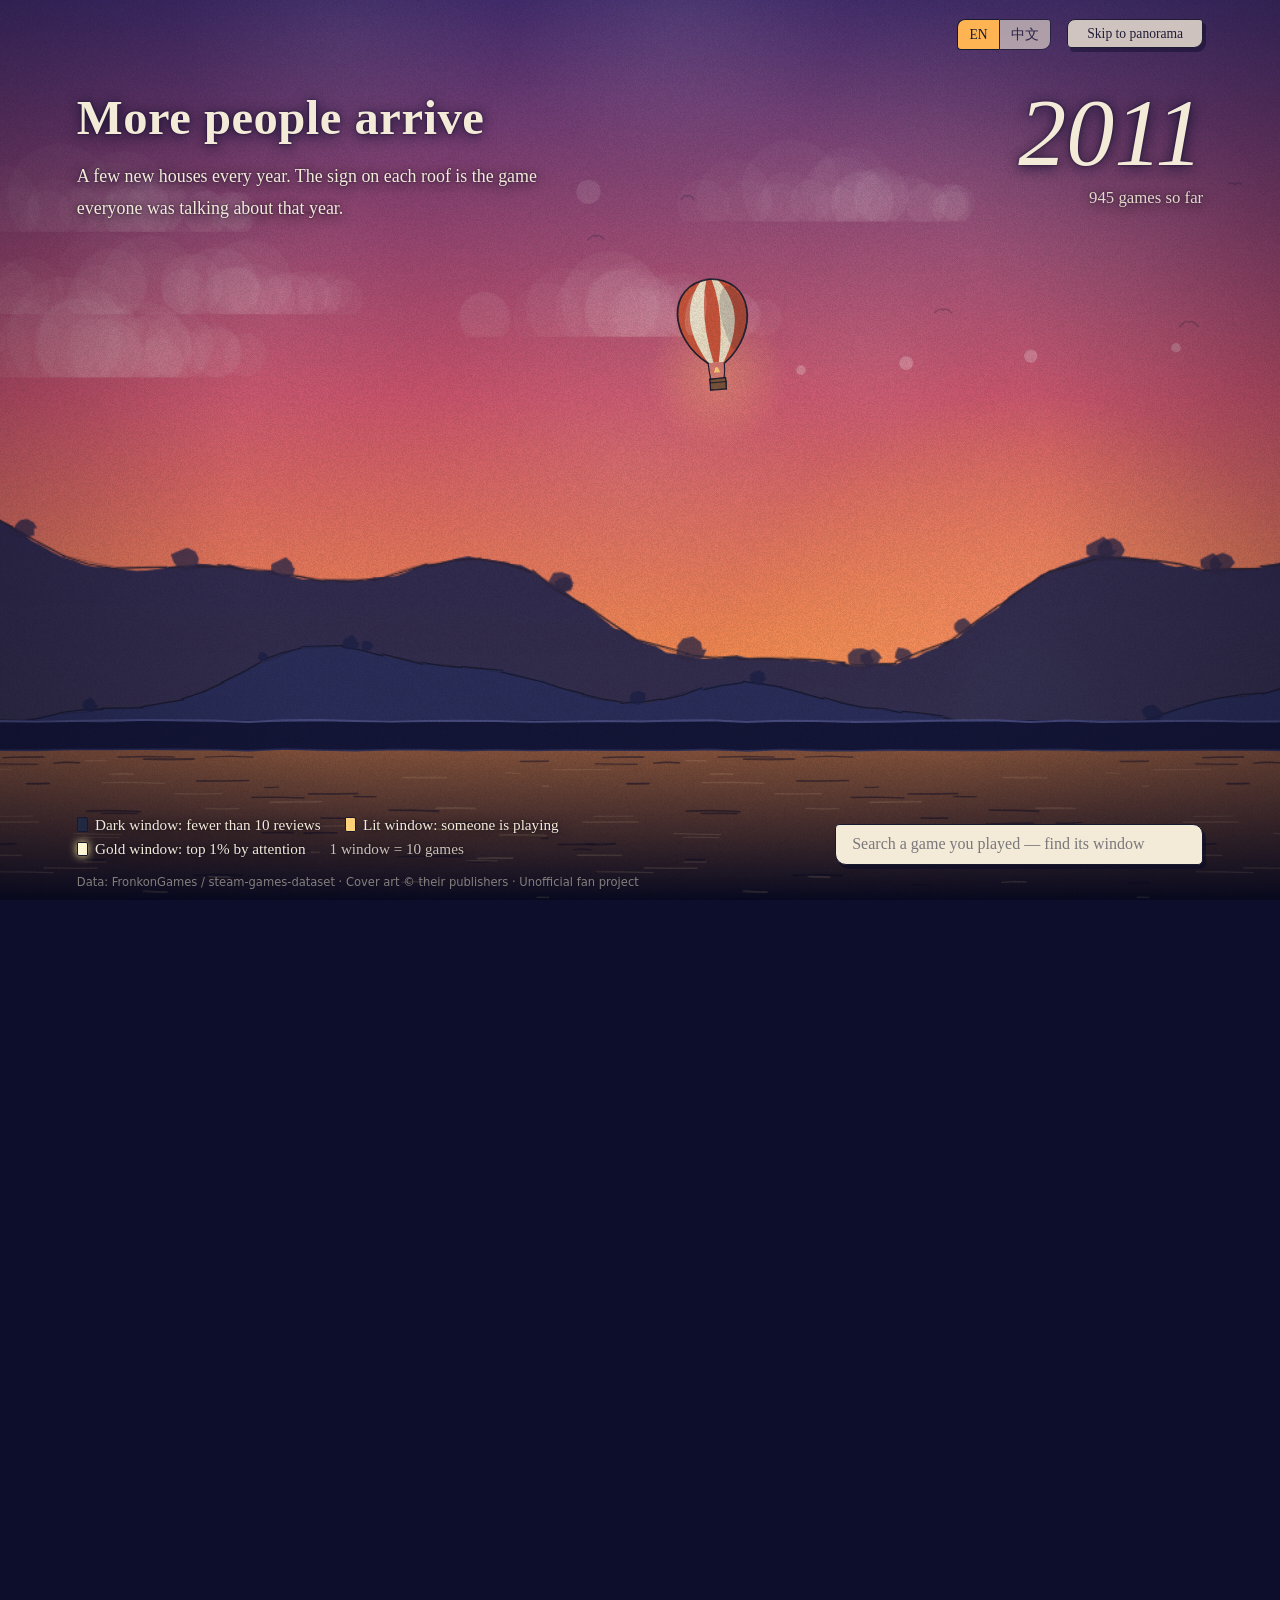
==== site/index.html @ cb73abc7 "Add City of Steam site, data scripts, art kit and documentation Co-Authored-By: Claude Fable 5.2 <no" ====
<!doctype html>
<html lang="en">
<head>
<meta charset="utf-8">
<meta name="viewport" content="width=device-width, initial-scale=1">
<title>City of Steam</title>
<meta name="description" content="A hand-drawn city where every window is ten Steam games — and only the lit ones have players.">
<link rel="stylesheet" href="css/city.css?v=20261113a">
</head>
<body>
<canvas id="c"></canvas>

<header id="title">
  <p class="over">Steam · 1997 — 2026</p>
  <h1>蒸汽之城</h1>
  <p id="title-sub"></p>
</header>
<div id="hint">向下滚动 · 让时间倒回起点</div>

<section id="cap"><h2></h2><p></p></section>
<div id="hud"><div id="year">1997</div><div id="count"></div></div>

<div id="legend">
  <span><i class="w dark"></i><span id="l-dark"></span></span>
  <span><i class="w lit"></i><span id="l-lit"></span></span>
  <span><i class="w gold"></i><span id="l-gold"></span></span>
  <span class="unit" id="l-unit"></span>
</div>

<div id="tools">
  <button id="gold">只看金色的 1%</button>
  <div id="search"><ul id="sug"></ul><input id="q" type="search" placeholder="搜一款你玩过的游戏，找到它的那扇窗" autocomplete="off" spellcheck="false"></div>
</div>
<button id="enter"></button>

<div id="part2">
  <button id="p2-back"></button>
  <p id="p2-post"></p>
  <div id="p2-turn"><button id="p2-left" aria-label="turn left">⟲</button><button id="p2-right" aria-label="turn right">⟳</button><span></span></div>
  <aside id="guide"></aside>
</div>
<svg width="0" height="0" style="position:absolute" aria-hidden="true"><filter id="wobble"><feTurbulence type="fractalNoise" baseFrequency="0.035" numOctaves="2" seed="4"/><feDisplacementMap in="SourceGraphic" scale="3.2"/></filter></svg>

<div id="tip"></div>
<aside id="card">
  <button id="card-close" aria-label="关闭">×</button>
  <img id="card-img" alt="">
  <div class="card-body">
    <h3 id="card-name"></h3>
    <p id="card-meta"></p>
    <p id="card-note"></p>
    <a id="card-link" target="_blank" rel="noopener">在 Steam 查看 ↗</a>
  </div>
</aside>

<div id="lang" role="group" aria-label="Language"><button data-lang="en">EN</button><button data-lang="zh">中文</button></div>
<button id="skip"></button>
<footer id="credit">数据：FronkonGames / steam-games-dataset · 封面版权归各发行商所有 · 非官方作品</footer>
<main id="scroll" aria-hidden="true"></main>
<script type="module" src="js/city.js?v=20261113a"></script>
</body>
</html>
---- site/css/city.css ----
:root {
  --ink: #171a2e; --paper: #f3ead8; --lamp: #ffd27a; --accent: #ffb454;
  --hand: "Kaiti SC", "KaiTi", "STKaiti", "楷体", "AR PL UKai CN", "Songti SC", "Noto Serif CJK SC", serif;
  --num: Georgia, "Times New Roman", serif;
  --edge: clamp(1.5rem, 6vw, 5.5rem); --top: clamp(3.5rem, 10vh, 7rem);
}
* { box-sizing: border-box; }
html { background: #0c0e2c; }
body { margin: 0; font-family: var(--hand); color: var(--paper); overflow-x: hidden; }
#scroll { height: 1000vh; }
canvas { position: fixed; inset: 0; width: 100vw; height: 100vh; display: block; }
b { color: var(--lamp); font-weight: 700; }
.shadow, #cap, #hud, #title, #legend, #hint { text-shadow: 0 2px 14px rgba(10, 12, 40, .9), 0 0 3px rgba(10, 12, 40, .6); }

/* title */
#title { position: fixed; left: var(--edge); top: 50%; transform: translateY(-58%); width: min(34rem, 40vw); pointer-events: none; }
#title::before { content: ""; position: absolute; inset: -18% -30% -18% -40%; z-index: -1; background: radial-gradient(ellipse at 40% 50%, rgba(10, 12, 40, .82) 0%, rgba(10, 12, 40, .55) 45%, transparent 72%); }
.over { font-family: var(--num); font-style: italic; letter-spacing: .28em; font-size: .95rem; margin: 0 0 1.2rem; opacity: .85; }
#title h1 { font-size: clamp(4rem, 9.5vw, 9rem); line-height: 1; margin: 0; letter-spacing: .08em; font-weight: 700; }
#title-sub { font-size: clamp(1.1rem, 1.6vw, 1.45rem); line-height: 1.9; margin: 1.8rem 0 0; }
#hint { position: fixed; left: 50%; bottom: 2.2rem; transform: translateX(-50%); font-size: 1rem; letter-spacing: .3em; pointer-events: none; }
#hint::after { content: ""; display: block; width: 1px; height: 2rem; margin: .7rem auto 0; background: linear-gradient(var(--paper), transparent); animation: drip 1.8s ease-in-out infinite; transform-origin: top; }
@keyframes drip { 0% { transform: scaleY(0); } 60% { transform: scaleY(1); opacity: 1; } 100% { transform: scaleY(1); opacity: 0; } }

/* story caption + year */
#cap { position: fixed; left: var(--edge); top: var(--top); width: min(32rem, 46vw); pointer-events: none; opacity: 0; }
#cap h2 { font-size: clamp(2rem, 4.4vw, 3.7rem); margin: 0 0 .8rem; letter-spacing: .06em; line-height: 1.18; }
#cap p { font-size: clamp(1.05rem, 1.4vw, 1.28rem); line-height: 1.8; margin: 0; }
#cap small { display: block; margin-top: .6rem; font-size: .85em; opacity: .75; }
#cap.in h2, #cap.in p { animation: rise .7s cubic-bezier(.2, .8, .2, 1) both; } #cap.in p { animation-delay: .08s; }
@keyframes rise { from { opacity: 0; transform: translateY(12px); } to { opacity: 1; transform: none; } }
#hud { position: fixed; right: var(--edge); top: var(--top); text-align: right; pointer-events: none; opacity: 0; }
#year { font-family: var(--num); font-style: italic; font-size: clamp(3rem, 7.5vw, 6.8rem); line-height: .9; font-variant-numeric: lining-nums tabular-nums; }
#count { margin-top: .7rem; font-size: 1.05rem; opacity: .9; font-variant-numeric: tabular-nums; }

/* legend */
#legend { position: fixed; left: var(--edge); bottom: 2.6rem; display: flex; flex-wrap: wrap; gap: .4rem 1.5rem; font-size: .95rem; pointer-events: none; opacity: 0; max-width: 46vw; }
.w { display: inline-block; width: .75em; height: .95em; margin-right: .45em; vertical-align: -.12em; border: 1.5px solid var(--ink); border-radius: 1px 2px 1px 2px; }
.w.dark { background: #222943; } .w.lit { background: var(--lamp); } .w.gold { background: #fff7d6; box-shadow: 0 0 9px #ffe9a0; }
.unit { opacity: .8; }

/* paper-cut controls */
.paper, #q, #gold, #skip, #enter, #tip, #card, #sug { background: var(--paper); color: var(--ink); border: 1.5px solid var(--ink); box-shadow: 3px 4px 0 rgba(10, 12, 40, .55); font-family: var(--hand); }
#tools { position: fixed; right: var(--edge); bottom: 2.2rem; display: flex; align-items: flex-end; gap: .9rem; opacity: 0; pointer-events: none; transition: opacity .5s; }
#tools.on { opacity: 1; pointer-events: auto; }
#search { position: relative; width: min(23rem, 34vw); }
#q { width: 100%; font-size: 1rem; padding: .65rem 1rem; border-radius: 4px 10px 5px 11px; outline: none; }
#q::placeholder { color: rgba(23, 26, 46, .55); }
#q:focus { border-color: #a4502f; box-shadow: 3px 4px 0 #a4502f; }
#sug { position: absolute; left: 0; right: 0; bottom: calc(100% + .5rem); list-style: none; margin: 0; padding: .3rem 0; border-radius: 5px 11px 4px 10px; }
#sug:empty { display: none; }
#sug li { display: flex; justify-content: space-between; gap: 1rem; padding: .45rem 1rem; cursor: pointer; }
#sug li b { color: inherit; font-weight: 400; overflow: hidden; text-overflow: ellipsis; white-space: nowrap; }
#sug li span { opacity: .6; font-family: var(--num); }
#sug li:hover, #sug li:first-child:not(.none) { background: rgba(255, 180, 84, .4); }
#sug li.none { opacity: .6; cursor: default; }
#gold { display: none; font-size: 1rem; padding: .65rem 1rem; border-radius: 9px 4px 10px 5px; cursor: pointer; white-space: nowrap; }
#gold.show { display: block; } #gold.on { background: #fff3c4; box-shadow: 0 0 16px #ffe08a, 3px 4px 0 rgba(10, 12, 40, .55); }
#skip { position: fixed; right: var(--edge); top: 1.2rem; font-size: .85rem; padding: .35rem .8rem; border-radius: 8px 3px 9px 4px; cursor: pointer; opacity: .8; }
#skip:hover { opacity: 1; }
#enter { position: fixed; right: var(--edge); top: var(--top); font-size: 1.25rem; padding: .7rem 1.3rem; border-radius: 5px 12px 6px 13px; opacity: 0; pointer-events: none; transition: opacity .5s; }
#enter.on { opacity: .95; } #enter span { font-size: .8rem; opacity: .6; margin-left: .6rem; }
#tip { position: fixed; left: 0; top: 0; padding: .4rem .7rem; font-size: .95rem; border-radius: 3px 8px 4px 9px; pointer-events: none; opacity: 0; transition: opacity .15s; white-space: nowrap; z-index: 5; }

/* game card */
#card { position: fixed; right: var(--edge); top: 50%; width: min(22rem, 30vw); padding: .7rem .7rem 1rem; border-radius: 4px 12px 5px 13px; transform: translateY(-50%) rotate(1.2deg) translateX(30px); opacity: 0; pointer-events: none; transition: opacity .3s, transform .45s cubic-bezier(.2, .8, .2, 1); z-index: 6; }
#card.on { opacity: 1; pointer-events: auto; transform: translateY(-50%) rotate(1.2deg); }
#card img { display: block; width: 100%; aspect-ratio: 460/215; object-fit: cover; border: 1.5px solid var(--ink); background: #d9cfba; }
.card-body { padding: .7rem .3rem 0; }
.card-body h3 { margin: 0 0 .3rem; font-size: 1.35rem; line-height: 1.3; }
#card-meta { margin: 0 0 .4rem; font-size: .92rem; opacity: .75; font-variant-numeric: tabular-nums; }
#card-note { margin: 0 0 .6rem; font-size: 1rem; color: #a4502f; } #card-note:empty { display: none; }
#card-link { color: var(--ink); font-size: .95rem; text-underline-offset: .25em; }
#card-close { position: absolute; right: -.7rem; top: -.7rem; width: 1.9rem; height: 1.9rem; border-radius: 50%; border: 1.5px solid var(--ink); background: var(--accent); color: var(--ink); font-size: 1.1rem; line-height: 1; cursor: pointer; }
#credit { position: fixed; left: var(--edge); bottom: .7rem; font-size: .72rem; opacity: .5; font-family: system-ui, sans-serif; pointer-events: none; }
@media (prefers-reduced-motion: reduce) { #hint::after, #cap.in h2, #cap.in p { animation: none; } }

/* language switch */
#lang { position: fixed; right: calc(var(--edge) + 9.5rem); top: 1.2rem; display: flex; z-index: 4; }
#lang button { font-family: var(--num); font-size: .85rem; padding: .35rem .7rem; background: var(--paper); color: var(--ink); border: 1.5px solid var(--ink); cursor: pointer; opacity: .6; }
#lang button:first-child { border-radius: 8px 0 0 4px; border-right: 0; } #lang button:last-child { border-radius: 0 3px 9px 0; font-family: var(--hand); }
#lang button.on { opacity: 1; background: var(--accent); }
#skip { min-width: 8.5rem; text-align: center; }
/* English uses a handwriting face for headings and a quiet serif for body */
html[lang="en"] body { font-family: Georgia, "Times New Roman", serif; }
html[lang="en"] #title h1, html[lang="en"] #cap h2 { font-family: "Ink Free", "Bradley Hand", "Segoe Print", "Noteworthy", "Comic Sans MS", Georgia, serif; letter-spacing: .01em; }
html[lang="en"] #title h1 { font-size: clamp(3.4rem, 7.6vw, 7.4rem); }
html[lang="en"] #cap h2 { font-size: clamp(1.9rem, 3.8vw, 3.3rem); }
html[lang="en"] #hint { letter-spacing: .14em; }
/* daylight scenes: ink on paper instead of light on night */
#cap, #hud, #legend { transition: color .8s, text-shadow .8s; }
body.day #cap, body.day #hud { color: var(--ink); text-shadow: 0 0 12px rgba(255, 250, 235, .9), 0 0 3px rgba(255, 250, 235, .8); }
body.day #cap b { color: #a4502f; }

/* ---------- part 2: districts ---------- */
#enter { cursor: pointer; } #enter:hover { background: var(--accent); }
body.part2 { overflow: hidden; }
body.part2 #title, body.part2 #hint, body.part2 #cap, body.part2 #hud, body.part2 #legend, body.part2 #tools, body.part2 #skip, body.part2 #enter, body.part2 #credit { display: none; }
#part2 { display: none; } #part2.on { display: block; }
#p2-title { position: fixed; left: var(--edge); top: clamp(1.2rem, 4vh, 2.5rem); width: min(34rem, 44vw); text-shadow: 0 2px 14px rgba(10, 12, 40, .9); pointer-events: none; transition: opacity .4s; }
#p2-title h2 { font-size: clamp(2.2rem, 4.4vw, 3.8rem); margin: .9rem 0 .5rem; line-height: 1.1; }
#p2-sub { font-size: clamp(1rem, 1.3vw, 1.2rem); line-height: 1.7; margin: 0; }
#part2.picked #p2-head, #part2.picked #p2-sub { opacity: 0; }
#p2-back, .paper-btn, #guide .nav button { pointer-events: auto; font-family: inherit; font-size: .95rem; padding: .4rem .9rem; background: var(--paper); color: var(--ink); border: 1.5px solid var(--ink); border-radius: 8px 3px 9px 4px; box-shadow: 3px 4px 0 rgba(10, 12, 40, .55); cursor: pointer; text-shadow: none; }
#p2-back:hover, .paper-btn:hover, #guide .nav button:hover { background: var(--accent); }
html[lang="en"] #p2-title h2, html[lang="en"] #guide h2 { font-family: "Ink Free", "Bradley Hand", "Segoe Print", "Noteworthy", "Comic Sans MS", Georgia, serif; }

#guide { position: fixed; right: var(--edge); top: 4.2rem; bottom: 1.6rem; width: min(40rem, 45vw); padding: 1.4rem 1.6rem 2rem; overflow-y: auto; background: var(--paper); color: var(--ink); border: 1.5px solid var(--ink); border-radius: 5px 14px 6px 15px; box-shadow: 5px 7px 0 rgba(10, 12, 40, .5);
  background-image: radial-gradient(rgba(120, 90, 40, .07) 1px, transparent 1.2px); background-size: 7px 7px;
  opacity: 0; transform: translateX(40px) rotate(.4deg); pointer-events: none; transition: opacity .35s, transform .5s cubic-bezier(.2, .8, .2, 1); scrollbar-width: thin; scrollbar-color: rgba(23, 26, 46, .4) transparent; }
#guide.on { opacity: 1; transform: rotate(.4deg); pointer-events: auto; }
#guide .nav { display: flex; justify-content: space-between; align-items: center; } #guide .nav span { display: flex; gap: .5rem; }
#guide .nav button { box-shadow: 2px 3px 0 rgba(10, 12, 40, .35); }
#guide h2 { font-size: clamp(2rem, 3.4vw, 3rem); margin: 1rem 0 .5rem; line-height: 1.1; }
#guide .fact { font-size: 1.08rem; line-height: 1.75; margin: 0; } #guide b { color: #a4502f; }
#guide section { margin-top: 1.6rem; padding-top: 1.2rem; border-top: 1.5px dashed rgba(23, 26, 46, .35); }
#guide h3 { font-size: 1.35rem; margin: 0 0 .25rem; }
#guide .note { font-size: .88rem; line-height: 1.6; opacity: .7; margin: 0 0 .7rem; } #guide .foot { margin-top: 1.6rem; }
.chart { display: block; width: 100%; height: auto; overflow: visible; }
.chart text { font-size: 13px; fill: var(--ink); font-family: inherit; font-variant-numeric: tabular-nums; }
.chart rect { filter: url(#wobble); stroke: var(--ink); stroke-width: 1.2; }
.chart .track { fill: rgba(23, 26, 46, .06); stroke: none; } .chart .lit { fill: #f0b948; } .chart .dark { fill: #39426b; }
.chart .axis { stroke: var(--ink); stroke-width: 1.3; filter: url(#wobble); }
.chart .star { fill: #8a6a1a; } .chart g { opacity: .55; } .chart g.me { opacity: 1; } .chart g.me text { font-weight: 700; } .chart g.me .lit { fill: #e8892c; }
.posters { display: grid; gap: .8rem .7rem; } .posters.four { grid-template-columns: repeat(4, 1fr); } .posters.three { grid-template-columns: repeat(3, 1fr); margin-bottom: .9rem; }
.poster { all: unset; cursor: pointer; display: block; min-width: 0; }
.poster img { display: block; width: 100%; aspect-ratio: 460/215; object-fit: cover; border: 1.5px solid var(--ink); background: #d9cfba; box-shadow: 2px 3px 0 rgba(10, 12, 40, .35); transition: transform .2s; }
.poster:nth-child(odd) img { transform: rotate(-.8deg); } .poster:nth-child(even) img { transform: rotate(.7deg); }
.poster:hover img, .poster:focus-visible img { transform: scale(1.06) rotate(0deg); }
.poster b { display: block; margin-top: .4rem; font-size: .82rem; line-height: 1.25; color: var(--ink) !important; overflow: hidden; text-overflow: ellipsis; white-space: nowrap; }
.poster span { display: block; font-size: .74rem; opacity: .65; font-variant-numeric: tabular-nums; }
body.part2 #card { right: auto; left: var(--edge); top: auto; bottom: 1.6rem; transform: rotate(-1deg) translateY(30px); z-index: 8; }
body.part2 #card.on { transform: rotate(-1deg); }
#enter.on { pointer-events: auto; opacity: 1; }

/* ---------- part 2 as a diorama ---------- */
#p2-back { position: fixed; left: var(--edge); top: 1.6rem; z-index: 4; }
#p2-post { position: fixed; left: var(--edge); bottom: 1.5rem; margin: 0; font-size: 1.15rem; letter-spacing: .04em; color: var(--ink); opacity: .75; pointer-events: none; font-style: italic; }
html[lang="en"] #p2-post { font-family: "Ink Free", "Bradley Hand", "Segoe Print", "Noteworthy", Georgia, serif; }
#guide { width: min(27rem, 31vw); top: 4.4rem; }
#guide h2 { font-size: clamp(1.7rem, 2.6vw, 2.4rem); margin-top: .6rem; }
#guide h2 .sw, .drow i { display: inline-block; width: .7em; height: .7em; border: 1.5px solid var(--ink); border-radius: 2px 3px 2px 3px; margin-right: .45em; }
#guide .keys { margin: 1rem 0 1.1rem; padding-left: 1.1rem; font-size: .95rem; line-height: 1.6; } #guide .keys li { margin-bottom: .45rem; }
.rows { display: grid; gap: .35rem; }
.drow { all: unset; cursor: pointer; display: grid; grid-template-columns: auto 1fr auto; align-items: baseline; gap: .2rem; padding: .45rem .6rem; border: 1.5px solid rgba(23, 26, 46, .25); border-radius: 4px 9px 5px 8px; }
.drow:hover, .drow:focus-visible { background: rgba(255, 180, 84, .35); border-color: var(--ink); }
.drow b { color: var(--ink) !important; font-size: 1.05rem; } .drow span { font-size: .82rem; opacity: .7; font-variant-numeric: tabular-nums; }
.posters.two { grid-template-columns: repeat(2, 1fr); margin: 1rem 0; }
.poster.wide { display: block; width: 100%; margin-bottom: .9rem; } .poster.wide b { font-size: 1rem; white-space: normal; }
.residents { list-style: decimal; margin: 1rem 0; padding-left: 2.6rem; font-size: .9rem; }
.residents li { margin: 0; padding: 0; border-bottom: 1px dashed rgba(23, 26, 46, .22); font-variant-numeric: tabular-nums; }
.residents button { all: unset; cursor: pointer; display: flex; justify-content: space-between; gap: .8rem; width: 100%; padding: .38rem .2rem; box-sizing: border-box; }
.residents button:hover, .residents button:focus-visible { background: rgba(255, 180, 84, .35); }
.residents b { color: var(--ink) !important; font-weight: 400; overflow: hidden; text-overflow: ellipsis; white-space: nowrap; } .residents span { opacity: .6; white-space: nowrap; font-size: .8rem; }
body.part2 #card { left: var(--edge); bottom: 4rem; }
#part2.deep #p2-post { opacity: 0; }
#p2-post { transition: opacity .4s; }

/* ---------- part 2 as a turnable map ---------- */
#p2-turn { position: fixed; left: var(--edge); bottom: 3.6rem; display: flex; align-items: center; gap: .5rem; z-index: 4; }
#p2-turn button { font-size: 1.25rem; line-height: 1; width: 2.4rem; height: 2.4rem; background: var(--paper); color: var(--ink); border: 1.5px solid var(--ink); border-radius: 50%; box-shadow: 3px 4px 0 rgba(10, 12, 40, .55); cursor: pointer; }
#p2-turn button:hover { background: var(--accent); }
#p2-turn span { font-size: .9rem; color: var(--ink); opacity: .75; margin-left: .4rem; }
#part2.deep #p2-post { opacity: .0; }
.drow b em { display: block; font-style: normal; font-weight: 400; font-size: .74rem; opacity: .65; margin-top: .1rem; }
#guide .hood { margin: -.2rem 0 .6rem; font-size: .95rem; opacity: .7; font-style: italic; }
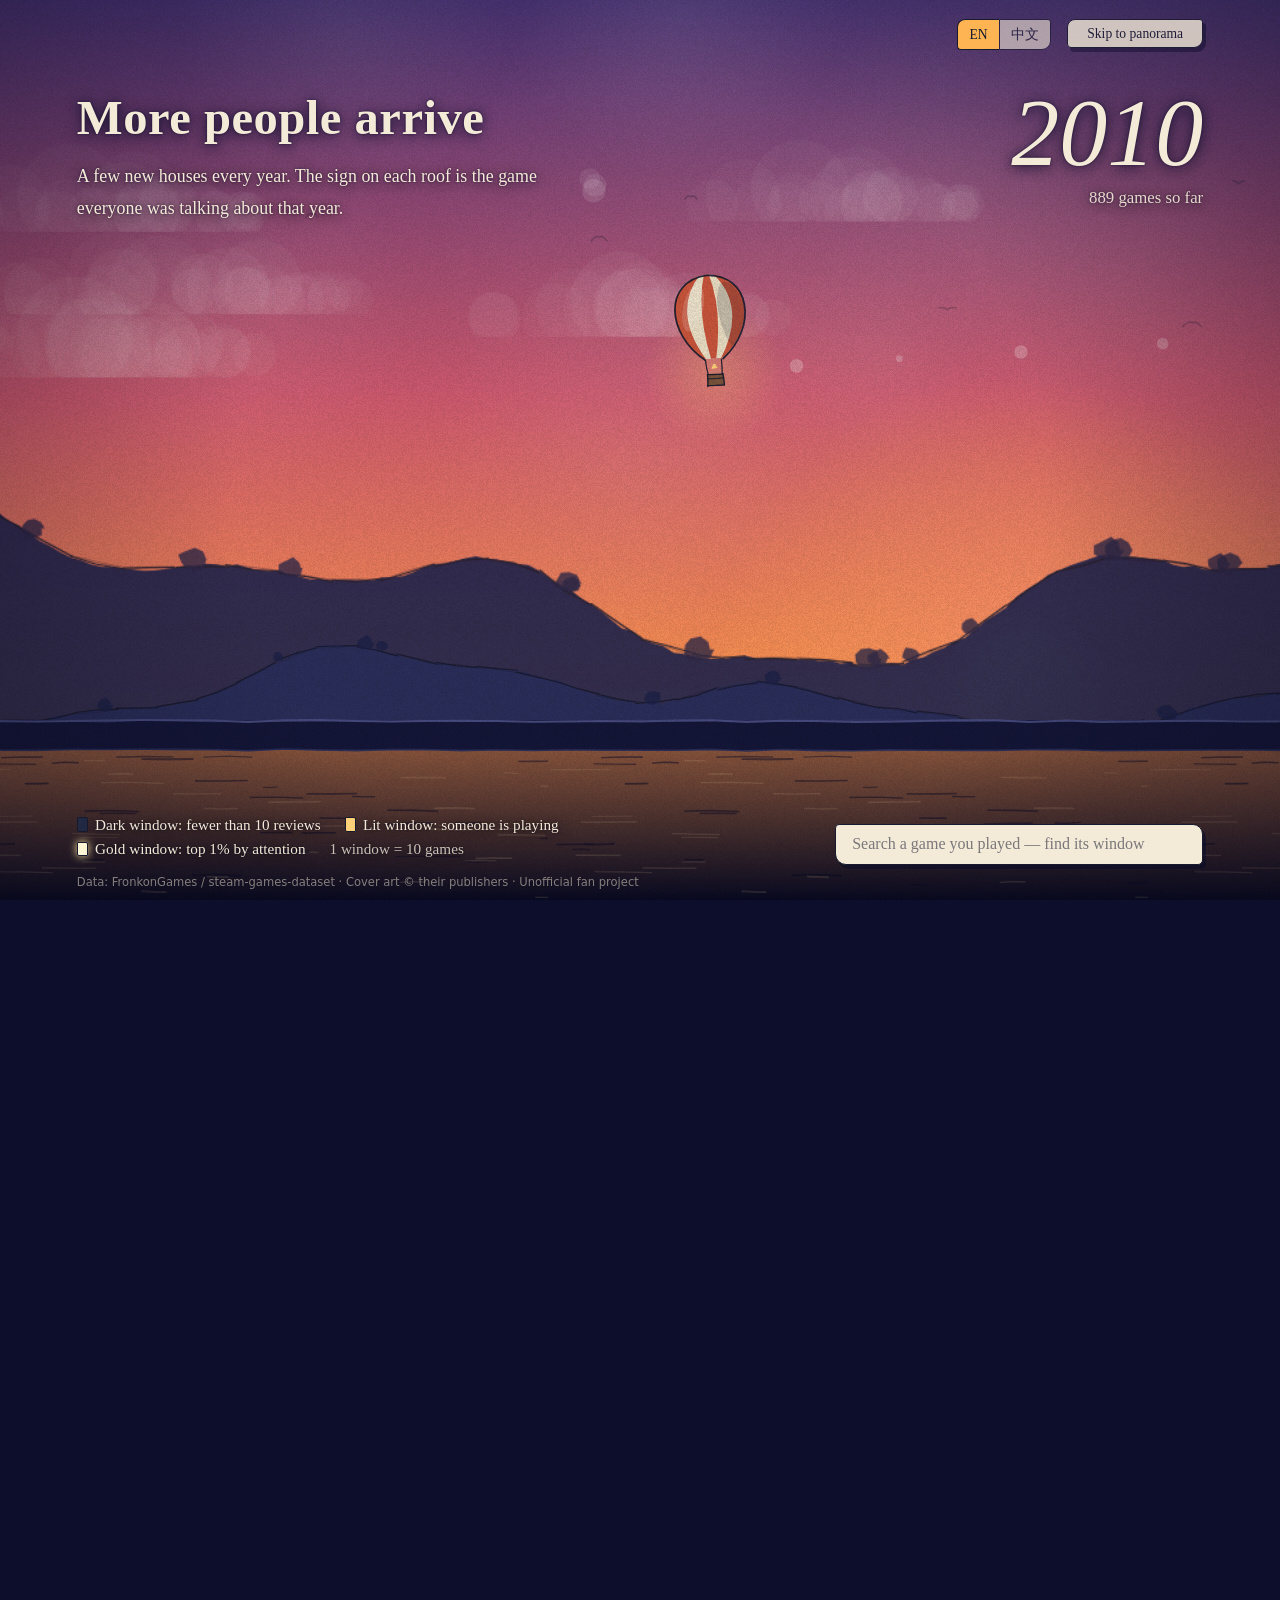
==== commit a5f32db4: "Use hand-painted sprites on the Toronto map Replace the code-drawn buildings, boats and trees with t" ====
--- a/site/index.html
+++ b/site/index.html
@@ -57,6 +57,6 @@
 <button id="skip"></button>
 <footer id="credit">数据：FronkonGames / steam-games-dataset · 封面版权归各发行商所有 · 非官方作品</footer>
 <main id="scroll" aria-hidden="true"></main>
-<script type="module" src="js/city.js?v=20261113a"></script>
+<script type="module" src="js/city.js?v=20261113b"></script>
 </body>
 </html>
